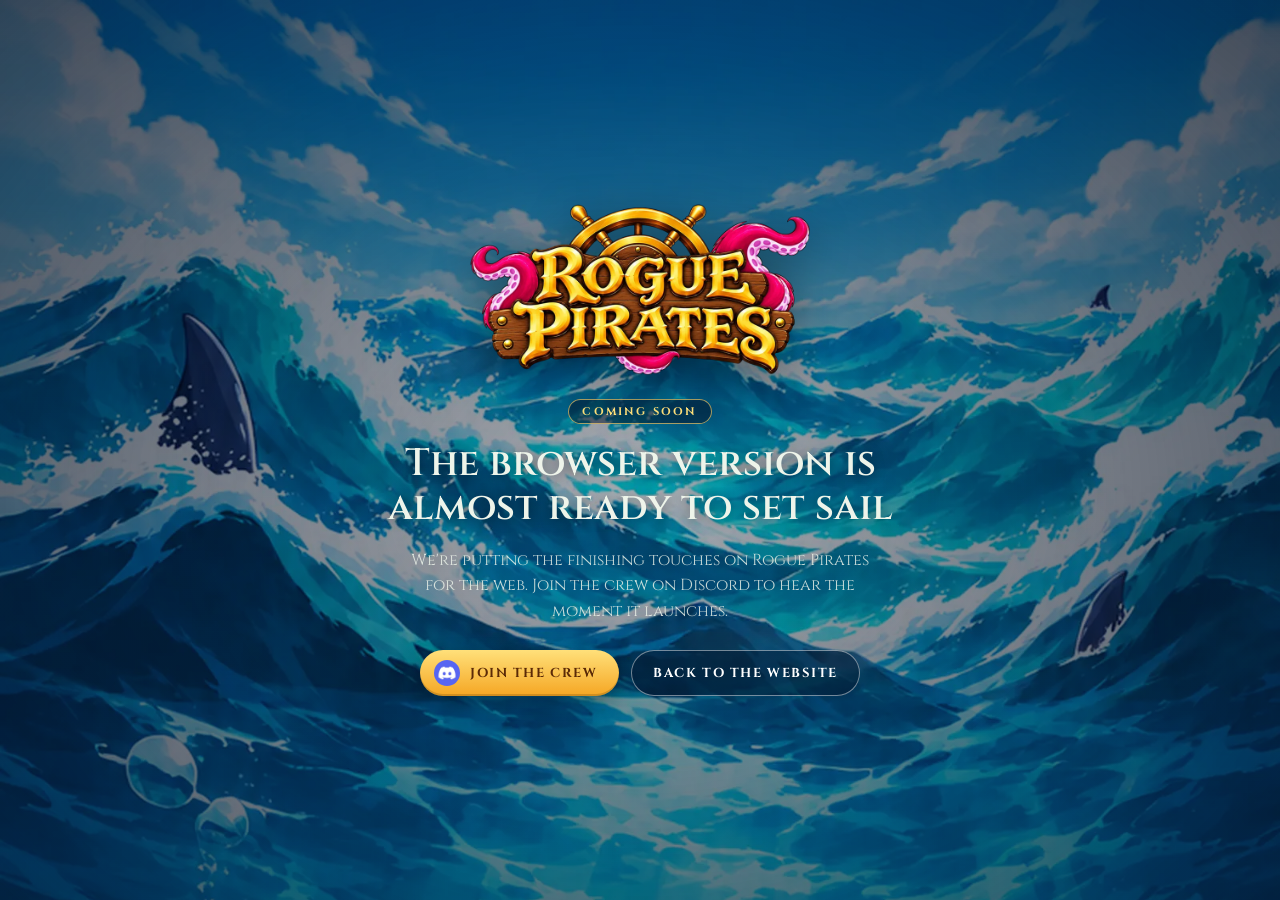
==== play/index.html @ 7ffb7039 "v2" ====
<!doctype html>
<!--
  Rogue Pirates — browser version (placeholder)
  ------------------------------------------------------------------------
  When the Unity WebGL build is ready, replace this folder's contents with
  the build output (index.html, Build/, TemplateData/), then set
  PLAY.live = true in /assets/js/main.js.
  vercel.json already sends the right headers for Brotli/Gzip-compressed
  Unity builds (Build/*.br, Build/*.gz).
-->
<html lang="en">
<head>
  <meta charset="utf-8">
  <meta name="viewport" content="width=device-width, initial-scale=1, viewport-fit=cover">
  <title>Play Rogue Pirates — Coming soon</title>
  <meta name="description" content="Rogue Pirates is coming to your browser. Join the crew on Discord to hear the moment it launches.">
  <meta name="theme-color" content="#0a3d7a">
  <meta property="og:title" content="Play Rogue Pirates in your browser">
  <meta property="og:description" content="The browser version is almost ready to set sail.">
  <meta property="og:image" content="/assets/og-image.jpg">
  <link rel="icon" type="image/png" sizes="32x32" href="/assets/icons/favicon-32.png">
  <link rel="apple-touch-icon" href="/assets/icons/apple-touch-icon.png">
  <link rel="preconnect" href="https://fonts.googleapis.com">
  <link rel="preconnect" href="https://fonts.gstatic.com" crossorigin>
  <link href="https://fonts.googleapis.com/css2?family=Cinzel:wght@400..700&display=swap" rel="stylesheet">
  <style>
    :root { --gold: #ffc53d; --gold-hi: #ffe07a; --brown: #5b2a07; --ink: #eef4ea; color-scheme: dark; }
    * { box-sizing: border-box; }
    html, body { height: 100%; }
    body {
      margin: 0;
      min-height: 100vh;
      min-height: 100svh;
      display: grid;
      place-items: center;
      padding: 24px 16px;
      font-family: "Cinzel", "Times New Roman", serif;
      color: var(--ink);
      background: #04244f url("/assets/img/bg/full-1600.webp") center top / cover no-repeat;
    }
    body::before {
      content: "";
      position: fixed;
      inset: 0;
      background: radial-gradient(ellipse at 50% 55%, rgb(3 14 32 / .35), rgb(3 14 32 / .75));
      pointer-events: none;
    }
    main {
      position: relative;
      width: min(560px, 100%);
      display: grid;
      justify-items: center;
      gap: 18px;
      text-align: center;
    }
    .logo { width: min(340px, 78vw); height: auto; filter: drop-shadow(0 8px 20px rgb(0 0 0 / .35)); }
    .badge {
      padding: 7px 14px;
      border-radius: 999px;
      box-shadow: inset 0 0 0 1px rgb(255 214 110 / .65);
      background: rgb(4 18 40 / .5);
      font: 700 11px/1 "Cinzel", serif;
      letter-spacing: .2em;
      text-transform: uppercase;
      color: var(--gold-hi);
    }
    h1 { margin: 0; font: 600 clamp(26px, 5vw, 38px)/1.15 "Cinzel", serif; text-wrap: balance; text-shadow: 0 2px 12px rgb(0 0 0 / .4); }
    p { margin: 0; font-size: 16px; line-height: 1.6; color: rgb(238 244 234 / .82); max-width: 460px; }
    .actions { display: flex; flex-wrap: wrap; justify-content: center; gap: 12px; margin-top: 8px; }
    .btn {
      display: inline-flex;
      align-items: center;
      gap: 10px;
      height: 46px;
      padding: 0 22px;
      border-radius: 999px;
      font: 700 13px/1 "Cinzel", serif;
      letter-spacing: .12em;
      text-transform: uppercase;
      text-decoration: none;
      transition: transform .2s, filter .2s, background-color .2s;
    }
    .btn:hover { transform: translateY(-1px); }
    .btn--gold { background: linear-gradient(180deg, var(--gold-hi), #f5a623); color: var(--brown); box-shadow: inset 0 -2px 0 rgb(0 0 0 / .15), 0 6px 18px rgb(0 0 0 / .3); }
    .btn--gold img { width: 26px; height: 26px; border-radius: 50%; margin-left: -8px; }
    .btn--ghost { color: #fff; box-shadow: inset 0 0 0 1px rgb(255 255 255 / .45); background: rgb(4 18 40 / .4); }
    .btn--ghost:hover { background: rgb(4 18 40 / .65); }
    a:focus-visible { outline: 2px solid var(--gold); outline-offset: 4px; }
  </style>
</head>
<body>
  <main>
    <a href="/" aria-label="Rogue Pirates home"><img class="logo" src="/assets/img/logo-800.webp" width="800" height="404" alt="Rogue Pirates"></a>
    <span class="badge">Coming soon</span>
    <h1>The browser version is almost ready to set sail</h1>
    <p>We're putting the finishing touches on Rogue Pirates for the web. Join the crew on Discord to hear the moment it launches.</p>
    <div class="actions">
      <a class="btn btn--gold" href="https://discord.gg/mU9ys5VQMY" target="_blank" rel="noopener">
        <img src="/assets/img/social-discord.webp" width="240" height="241" alt="">Join the crew
      </a>
      <a class="btn btn--ghost" href="/">Back to the website</a>
    </div>
  </main>
</body>
</html>
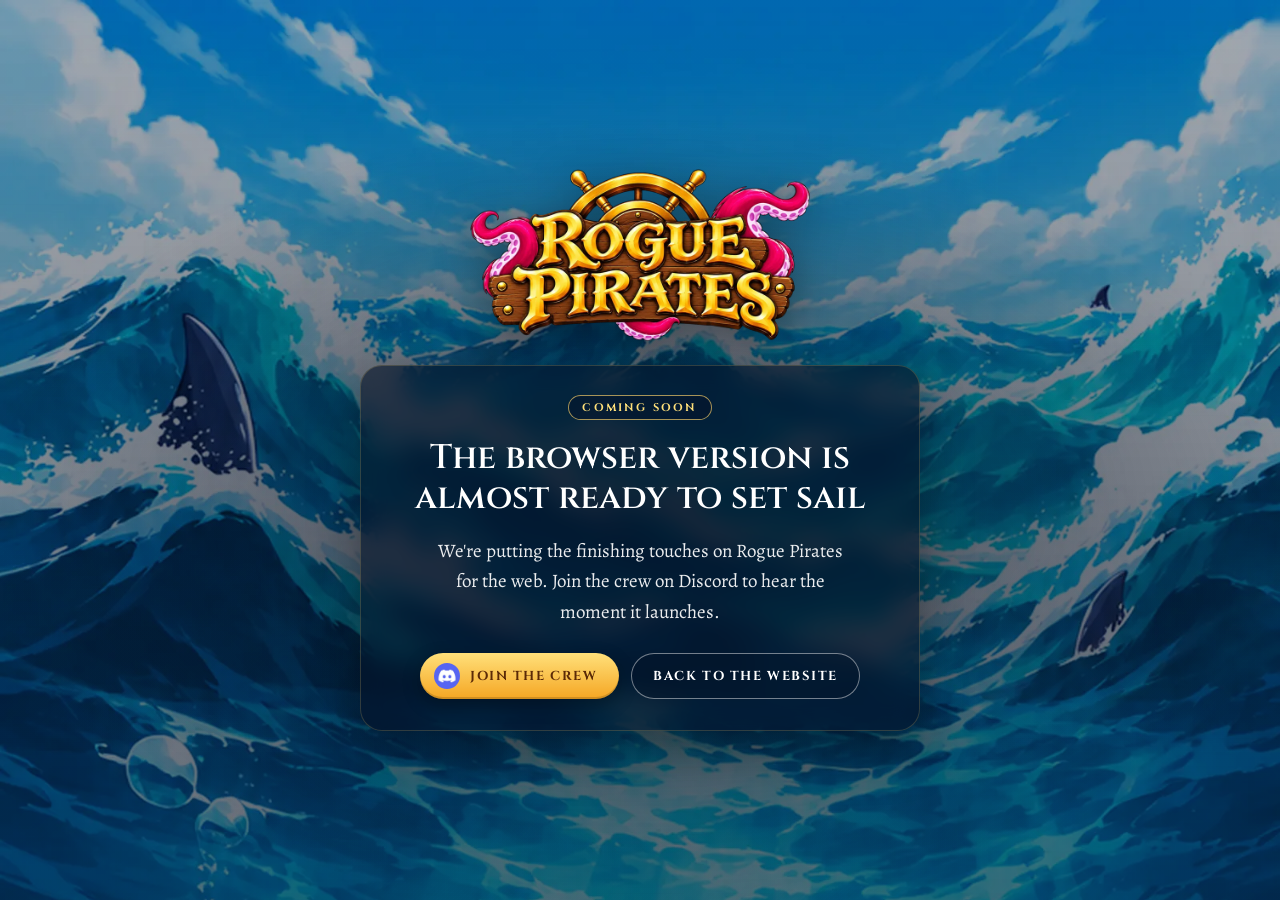
==== commit b949a8f6: "v3 optimization" ====
--- a/play/index.html
+++ b/play/index.html
@@ -20,10 +20,24 @@
   <meta property="og:image" content="/assets/og-image.jpg">
   <link rel="icon" type="image/png" sizes="32x32" href="/assets/icons/favicon-32.png">
   <link rel="apple-touch-icon" href="/assets/icons/apple-touch-icon.png">
-  <link rel="preconnect" href="https://fonts.googleapis.com">
-  <link rel="preconnect" href="https://fonts.gstatic.com" crossorigin>
-  <link href="https://fonts.googleapis.com/css2?family=Cinzel:wght@400..700&display=swap" rel="stylesheet">
+  <link rel="preload" href="/assets/fonts/cinzel-latin.woff2" as="font" type="font/woff2" crossorigin>
+  <link rel="preload" href="/assets/fonts/alegreya-latin.woff2" as="font" type="font/woff2" crossorigin>
   <style>
+    @font-face {
+      font-family: "Cinzel";
+      font-style: normal;
+      font-weight: 400 700;
+      font-display: swap;
+      src: url("/assets/fonts/cinzel-latin.woff2") format("woff2");
+    }
+    /* Alegreya for body copy: Cinzel's lowercase are small caps, which is hard to read in sentences */
+    @font-face {
+      font-family: "Alegreya";
+      font-style: normal;
+      font-weight: 400 500;
+      font-display: swap;
+      src: url("/assets/fonts/alegreya-latin.woff2") format("woff2");
+    }
     :root { --gold: #ffc53d; --gold-hi: #ffe07a; --brown: #5b2a07; --ink: #eef4ea; color-scheme: dark; }
     * { box-sizing: border-box; }
     html, body { height: 100%; }
@@ -42,7 +56,10 @@
       content: "";
       position: fixed;
       inset: 0;
-      background: radial-gradient(ellipse at 50% 55%, rgb(3 14 32 / .35), rgb(3 14 32 / .75));
+      /* calm the bright clouds and foam so the text has something steady to sit on */
+      background:
+        radial-gradient(ellipse 70% 60% at 50% 58%, rgb(3 14 32 / .55), transparent 75%),
+        linear-gradient(rgb(3 14 32 / .35), rgb(3 14 32 / .6));
       pointer-events: none;
     }
     main {
@@ -52,6 +69,18 @@
       justify-items: center;
       gap: 18px;
       text-align: center;
+    }
+    .panel {
+      display: grid;
+      justify-items: center;
+      gap: 18px;
+      width: 100%;
+      padding: 30px clamp(20px, 5vw, 40px) 32px;
+      border-radius: 22px;
+      background: rgb(4 18 40 / .62);
+      -webkit-backdrop-filter: blur(12px) saturate(1.1);
+              backdrop-filter: blur(12px) saturate(1.1);
+      box-shadow: inset 0 0 0 1px rgb(255 214 110 / .18), 0 20px 50px rgb(0 0 0 / .35);
     }
     .logo { width: min(340px, 78vw); height: auto; filter: drop-shadow(0 8px 20px rgb(0 0 0 / .35)); }
     .badge {
@@ -64,8 +93,14 @@
       text-transform: uppercase;
       color: var(--gold-hi);
     }
-    h1 { margin: 0; font: 600 clamp(26px, 5vw, 38px)/1.15 "Cinzel", serif; text-wrap: balance; text-shadow: 0 2px 12px rgb(0 0 0 / .4); }
-    p { margin: 0; font-size: 16px; line-height: 1.6; color: rgb(238 244 234 / .82); max-width: 460px; }
+    h1 { margin: 0; font: 600 clamp(24px, 4.6vw, 34px)/1.18 "Cinzel", serif; color: #fff; text-wrap: balance; }
+    p {
+      margin: 0;
+      max-width: 430px;
+      font: 400 clamp(17px, 2.4vw, 19px)/1.6 "Alegreya", Georgia, serif;
+      color: rgb(255 255 255 / .92);
+      text-wrap: pretty;
+    }
     .actions { display: flex; flex-wrap: wrap; justify-content: center; gap: 12px; margin-top: 8px; }
     .btn {
       display: inline-flex;
@@ -91,6 +126,7 @@
 <body>
   <main>
     <a href="/" aria-label="Rogue Pirates home"><img class="logo" src="/assets/img/logo-800.webp" width="800" height="404" alt="Rogue Pirates"></a>
+    <div class="panel">
     <span class="badge">Coming soon</span>
     <h1>The browser version is almost ready to set sail</h1>
     <p>We're putting the finishing touches on Rogue Pirates for the web. Join the crew on Discord to hear the moment it launches.</p>
@@ -100,6 +136,7 @@
       </a>
       <a class="btn btn--ghost" href="/">Back to the website</a>
     </div>
+    </div>
   </main>
 </body>
 </html>
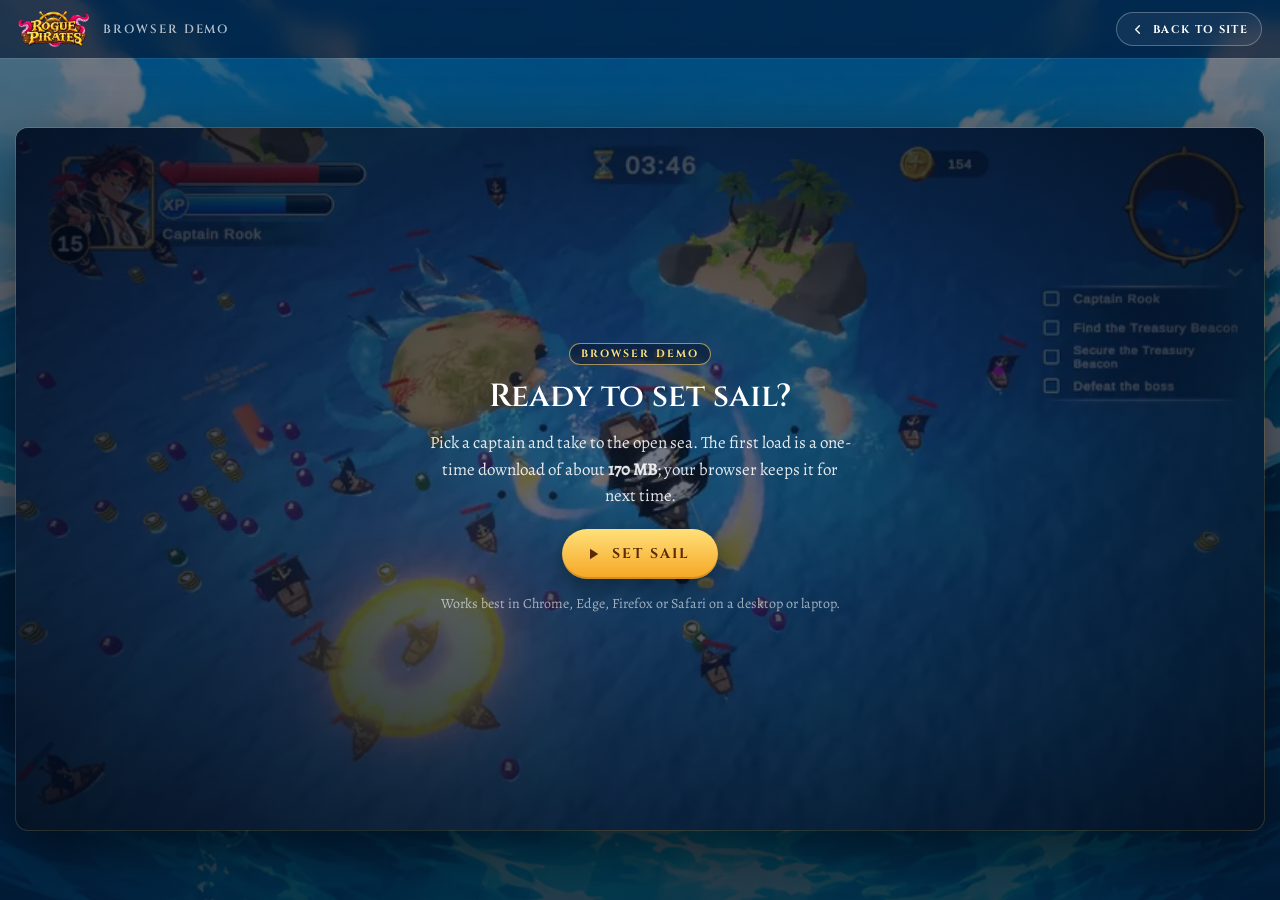
==== commit 6d52ab8e: "v4 added game files" ====
--- a/play/index.html
+++ b/play/index.html
@@ -1,142 +1,379 @@
 <!doctype html>
 <!--
-  Rogue Pirates — browser version (placeholder)
+  Rogue Pirates — browser version (Unity WebGL player)
   ------------------------------------------------------------------------
-  When the Unity WebGL build is ready, replace this folder's contents with
-  the build output (index.html, Build/, TemplateData/), then set
-  PLAY.live = true in /assets/js/main.js.
-  vercel.json already sends the right headers for Brotli/Gzip-compressed
-  Unity builds (Build/*.br, Build/*.gz).
+  To ship a new Unity build: put the new files in the build folder and update
+  BUILD below (folder URL + file name). The build folder can live on this site
+  (/play/Build) or on a CDN / object storage — BUILD.url can be a full https:// URL.
+  The page replaces Unity's default template; nothing from TemplateData/ is needed.
 -->
 <html lang="en">
 <head>
   <meta charset="utf-8">
   <meta name="viewport" content="width=device-width, initial-scale=1, viewport-fit=cover">
-  <title>Play Rogue Pirates — Coming soon</title>
-  <meta name="description" content="Rogue Pirates is coming to your browser. Join the crew on Discord to hear the moment it launches.">
-  <meta name="theme-color" content="#0a3d7a">
+  <title>Play Rogue Pirates in your browser</title>
+  <meta name="description" content="Play the Rogue Pirates demo right in your browser. Pick a captain and take to the open sea.">
+  <meta name="theme-color" content="#04244f">
   <meta property="og:title" content="Play Rogue Pirates in your browser">
-  <meta property="og:description" content="The browser version is almost ready to set sail.">
+  <meta property="og:description" content="Pick a captain and take to the open sea — no install needed.">
   <meta property="og:image" content="/assets/og-image.jpg">
   <link rel="icon" type="image/png" sizes="32x32" href="/assets/icons/favicon-32.png">
   <link rel="apple-touch-icon" href="/assets/icons/apple-touch-icon.png">
   <link rel="preload" href="/assets/fonts/cinzel-latin.woff2" as="font" type="font/woff2" crossorigin>
   <link rel="preload" href="/assets/fonts/alegreya-latin.woff2" as="font" type="font/woff2" crossorigin>
   <style>
-    @font-face {
-      font-family: "Cinzel";
-      font-style: normal;
-      font-weight: 400 700;
-      font-display: swap;
-      src: url("/assets/fonts/cinzel-latin.woff2") format("woff2");
-    }
-    /* Alegreya for body copy: Cinzel's lowercase are small caps, which is hard to read in sentences */
-    @font-face {
-      font-family: "Alegreya";
-      font-style: normal;
-      font-weight: 400 500;
-      font-display: swap;
-      src: url("/assets/fonts/alegreya-latin.woff2") format("woff2");
-    }
-    :root { --gold: #ffc53d; --gold-hi: #ffe07a; --brown: #5b2a07; --ink: #eef4ea; color-scheme: dark; }
+    @font-face { font-family: "Cinzel"; font-weight: 400 700; font-display: swap; src: url("/assets/fonts/cinzel-latin.woff2") format("woff2"); }
+    @font-face { font-family: "Alegreya"; font-weight: 400 500; font-display: swap; src: url("/assets/fonts/alegreya-latin.woff2") format("woff2"); }
+    :root {
+      --gold: #ffc53d; --gold-hi: #ffe07a; --brown: #5b2a07; --ink: #eef4ea;
+      --bar-h: 58px;
+      color-scheme: dark;
+    }
     * { box-sizing: border-box; }
-    html, body { height: 100%; }
+    html, body { height: 100%; margin: 0; }
     body {
-      margin: 0;
+      display: flex;
+      flex-direction: column;
       min-height: 100vh;
       min-height: 100svh;
-      display: grid;
-      place-items: center;
-      padding: 24px 16px;
+      background: #04244f url("/assets/img/bg/full-1600.webp") center top / cover no-repeat;
+      color: var(--ink);
       font-family: "Cinzel", "Times New Roman", serif;
-      color: var(--ink);
-      background: #04244f url("/assets/img/bg/full-1600.webp") center top / cover no-repeat;
+      overflow: hidden;
     }
     body::before {
       content: "";
       position: fixed;
       inset: 0;
-      /* calm the bright clouds and foam so the text has something steady to sit on */
+      background: linear-gradient(rgb(3 14 32 / .55), rgb(3 14 32 / .8));
+      pointer-events: none;
+    }
+
+    /* ---------- top bar ---------- */
+    .bar {
+      position: relative;
+      z-index: 2;
+      flex: none;
+      height: var(--bar-h);
+      display: flex;
+      align-items: center;
+      gap: 14px;
+      padding: 0 18px;
+      background: rgb(3 18 42 / .6);
+      -webkit-backdrop-filter: blur(10px);
+              backdrop-filter: blur(10px);
+      box-shadow: 0 1px 0 rgb(255 255 255 / .07);
+    }
+    .bar__brand img { display: block; height: 36px; width: auto; }
+    .bar__title {
+      font: 600 12px/1 "Cinzel", serif;
+      letter-spacing: .16em;
+      text-transform: uppercase;
+      color: rgb(255 255 255 / .7);
+    }
+    .bar__spacer { flex: 1; }
+    .chip {
+      display: inline-flex;
+      align-items: center;
+      gap: 8px;
+      height: 34px;
+      padding: 0 14px;
+      border: 0;
+      border-radius: 999px;
+      background: rgb(255 255 255 / .06);
+      box-shadow: inset 0 0 0 1px rgb(255 255 255 / .28);
+      color: #fff;
+      font: 700 11px/1 "Cinzel", serif;
+      letter-spacing: .12em;
+      text-transform: uppercase;
+      text-decoration: none;
+      cursor: pointer;
+      transition: background-color .2s, box-shadow .2s, color .2s;
+    }
+    .chip:hover { background: rgb(255 255 255 / .12); box-shadow: inset 0 0 0 1px rgb(255 214 110 / .7); color: var(--gold-hi); }
+    .chip svg { width: 15px; height: 15px; fill: none; stroke: currentColor; stroke-width: 2; stroke-linecap: round; stroke-linejoin: round; }
+    .chip[hidden] { display: none; }
+
+    /* ---------- game area ---------- */
+    .stage {
+      position: relative;
+      z-index: 1;
+      flex: 1;
+      display: grid;
+      place-items: center;
+      padding: 16px;
+      min-height: 0;
+    }
+    .frame {
+      position: relative;
+      width: min(100%, calc((100vh - var(--bar-h) - 32px) * 16 / 9));
+      width: min(100%, calc((100svh - var(--bar-h) - 32px) * 16 / 9));
+      aspect-ratio: 16 / 9;
+      border-radius: 12px;
+      overflow: hidden;
+      background: #020b18;
+      box-shadow: 0 20px 60px rgb(0 0 0 / .5), 0 0 0 1px rgb(255 214 110 / .22);
+    }
+    #unity-canvas { display: block; width: 100%; height: 100%; background: #020b18; outline: none; }
+
+    /* ---------- overlays (start / loading / error) ---------- */
+    .overlay {
+      position: absolute;
+      inset: 0;
+      display: grid;
+      place-items: center;
+      padding: 24px;
+      text-align: center;
       background:
-        radial-gradient(ellipse 70% 60% at 50% 58%, rgb(3 14 32 / .55), transparent 75%),
-        linear-gradient(rgb(3 14 32 / .35), rgb(3 14 32 / .6));
-      pointer-events: none;
-    }
-    main {
-      position: relative;
-      width: min(560px, 100%);
-      display: grid;
-      justify-items: center;
-      gap: 18px;
-      text-align: center;
-    }
-    .panel {
-      display: grid;
-      justify-items: center;
-      gap: 18px;
-      width: 100%;
-      padding: 30px clamp(20px, 5vw, 40px) 32px;
-      border-radius: 22px;
-      background: rgb(4 18 40 / .62);
-      -webkit-backdrop-filter: blur(12px) saturate(1.1);
-              backdrop-filter: blur(12px) saturate(1.1);
-      box-shadow: inset 0 0 0 1px rgb(255 214 110 / .18), 0 20px 50px rgb(0 0 0 / .35);
-    }
-    .logo { width: min(340px, 78vw); height: auto; filter: drop-shadow(0 8px 20px rgb(0 0 0 / .35)); }
+        radial-gradient(ellipse at 50% 45%, rgb(4 18 40 / .55), rgb(2 10 24 / .92)),
+        url("/assets/img/gameplay/01-800.webp") center / cover;
+      transition: opacity .5s ease;
+    }
+    .overlay[hidden] { display: none; }
+    .overlay.is-fading { opacity: 0; pointer-events: none; }
+    .panel { display: grid; justify-items: center; gap: 14px; max-width: 440px; }
+    .panel h1, .panel h2 { margin: 0; font: 600 clamp(22px, 3.2vw, 32px)/1.15 "Cinzel", serif; color: #fff; text-wrap: balance; }
+    .panel p { margin: 0; font: 400 clamp(15px, 1.6vw, 17px)/1.55 "Alegreya", Georgia, serif; color: rgb(255 255 255 / .88); text-wrap: pretty; }
+    .panel .fine { font-size: 14px; color: rgb(255 255 255 / .6); }
     .badge {
-      padding: 7px 14px;
+      padding: 6px 12px;
       border-radius: 999px;
-      box-shadow: inset 0 0 0 1px rgb(255 214 110 / .65);
+      box-shadow: inset 0 0 0 1px rgb(255 214 110 / .6);
       background: rgb(4 18 40 / .5);
-      font: 700 11px/1 "Cinzel", serif;
+      font: 700 10.5px/1 "Cinzel", serif;
       letter-spacing: .2em;
       text-transform: uppercase;
       color: var(--gold-hi);
     }
-    h1 { margin: 0; font: 600 clamp(24px, 4.6vw, 34px)/1.18 "Cinzel", serif; color: #fff; text-wrap: balance; }
-    p {
-      margin: 0;
-      max-width: 430px;
-      font: 400 clamp(17px, 2.4vw, 19px)/1.6 "Alegreya", Georgia, serif;
-      color: rgb(255 255 255 / .92);
-      text-wrap: pretty;
-    }
-    .actions { display: flex; flex-wrap: wrap; justify-content: center; gap: 12px; margin-top: 8px; }
     .btn {
       display: inline-flex;
       align-items: center;
       gap: 10px;
-      height: 46px;
-      padding: 0 22px;
+      height: 50px;
+      margin-top: 6px;
+      padding: 0 28px 0 22px;
+      border: 0;
       border-radius: 999px;
-      font: 700 13px/1 "Cinzel", serif;
-      letter-spacing: .12em;
+      background: linear-gradient(180deg, var(--gold-hi), #f5a623);
+      color: var(--brown);
+      font: 700 14px/1 "Cinzel", serif;
+      letter-spacing: .14em;
       text-transform: uppercase;
-      text-decoration: none;
-      transition: transform .2s, filter .2s, background-color .2s;
-    }
-    .btn:hover { transform: translateY(-1px); }
-    .btn--gold { background: linear-gradient(180deg, var(--gold-hi), #f5a623); color: var(--brown); box-shadow: inset 0 -2px 0 rgb(0 0 0 / .15), 0 6px 18px rgb(0 0 0 / .3); }
-    .btn--gold img { width: 26px; height: 26px; border-radius: 50%; margin-left: -8px; }
-    .btn--ghost { color: #fff; box-shadow: inset 0 0 0 1px rgb(255 255 255 / .45); background: rgb(4 18 40 / .4); }
-    .btn--ghost:hover { background: rgb(4 18 40 / .65); }
-    a:focus-visible { outline: 2px solid var(--gold); outline-offset: 4px; }
+      cursor: pointer;
+      box-shadow: inset 0 -2px 0 rgb(0 0 0 / .15), 0 8px 22px rgb(0 0 0 / .35);
+      transition: transform .2s, filter .2s;
+    }
+    .btn svg { width: 18px; height: 18px; fill: currentColor; }
+    .btn:hover { transform: translateY(-1px); filter: brightness(1.06); }
+    .btn:active { transform: scale(.97); }
+    .notice {
+      padding: 10px 14px;
+      border-radius: 10px;
+      background: rgb(255 197 61 / .12);
+      box-shadow: inset 0 0 0 1px rgb(255 197 61 / .35);
+      font: 400 15px/1.45 "Alegreya", Georgia, serif;
+      color: #ffe9b5;
+    }
+    .notice[hidden] { display: none; }
+
+    .progress { width: min(360px, 80%); height: 12px; border-radius: 999px; background: rgb(255 255 255 / .12); box-shadow: inset 0 0 0 1px rgb(255 214 110 / .25); overflow: hidden; }
+    .progress__fill {
+      width: 0%;
+      height: 100%;
+      border-radius: inherit;
+      background: linear-gradient(90deg, #f5a623, var(--gold-hi));
+      box-shadow: 0 0 12px rgb(255 197 61 / .6);
+      transition: width .3s ease;
+    }
+    .progress__label { font: 600 13px/1 "Cinzel", serif; letter-spacing: .12em; color: rgb(255 255 255 / .75); font-variant-numeric: tabular-nums; }
+    .wheel { width: 54px; height: 54px; animation: spin 6s linear infinite; opacity: .9; }
+    @keyframes spin { to { transform: rotate(360deg); } }
+
+    a:focus-visible, button:focus-visible { outline: 2px solid var(--gold); outline-offset: 3px; }
+
+    /* ---------- phones: the game takes the whole screen under the bar ---------- */
+    @media (max-width: 700px), (max-height: 500px) {
+      :root { --bar-h: 50px; }
+      .bar { padding: 0 10px; gap: 8px; }
+      .bar__title { display: none; }
+      .bar__brand img { height: 30px; }
+      .stage { padding: 0; }
+      .frame { width: 100%; height: 100%; aspect-ratio: auto; border-radius: 0; box-shadow: none; }
+    }
+    @media (prefers-reduced-motion: reduce) { .wheel { animation: none; } }
   </style>
 </head>
 <body>
-  <main>
-    <a href="/" aria-label="Rogue Pirates home"><img class="logo" src="/assets/img/logo-800.webp" width="800" height="404" alt="Rogue Pirates"></a>
-    <div class="panel">
-    <span class="badge">Coming soon</span>
-    <h1>The browser version is almost ready to set sail</h1>
-    <p>We're putting the finishing touches on Rogue Pirates for the web. Join the crew on Discord to hear the moment it launches.</p>
-    <div class="actions">
-      <a class="btn btn--gold" href="https://discord.gg/mU9ys5VQMY" target="_blank" rel="noopener">
-        <img src="/assets/img/social-discord.webp" width="240" height="241" alt="">Join the crew
-      </a>
-      <a class="btn btn--ghost" href="/">Back to the website</a>
-    </div>
+  <header class="bar">
+    <a class="bar__brand" href="/" aria-label="Rogue Pirates home"><img src="/assets/img/logo-800.webp" width="800" height="404" alt=""></a>
+    <span class="bar__title">Browser demo</span>
+    <span class="bar__spacer"></span>
+    <button class="chip" id="fullscreen" type="button" hidden>
+      <svg viewBox="0 0 24 24" aria-hidden="true"><path d="M4 9V4h5M15 4h5v5M20 15v5h-5M9 20H4v-5"/></svg>
+      Full screen
+    </button>
+    <a class="chip" href="/">
+      <svg viewBox="0 0 24 24" aria-hidden="true"><path d="M15 18l-6-6 6-6"/></svg>
+      Back to site
+    </a>
+  </header>
+
+  <main class="stage">
+    <div class="frame">
+      <canvas id="unity-canvas" tabindex="-1" aria-label="Rogue Pirates game"></canvas>
+
+      <!-- start -->
+      <div class="overlay" id="start">
+        <div class="panel">
+          <span class="badge">Browser demo</span>
+          <h1>Ready to set sail?</h1>
+          <p>Pick a captain and take to the open sea. The first load is a one-time download of about <strong id="size">170&nbsp;MB</strong>; your browser keeps it for next time.</p>
+          <p class="notice" id="mobile-notice" hidden>Heads up: this demo is built for computers. On a phone it's a big download and may not run smoothly.</p>
+          <button class="btn" id="start-btn" type="button">
+            <svg viewBox="0 0 24 24" aria-hidden="true"><path d="M8 5l11 7-11 7z"/></svg>
+            <span id="start-label">Set sail</span>
+          </button>
+          <p class="fine">Works best in Chrome, Edge, Firefox or Safari on a desktop or laptop.</p>
+        </div>
+      </div>
+
+      <!-- loading -->
+      <div class="overlay" id="loading" hidden>
+        <div class="panel">
+          <svg class="wheel" viewBox="0 0 64 64" aria-hidden="true" fill="none" stroke="#ffd35a" stroke-width="4" stroke-linecap="round">
+            <circle cx="32" cy="32" r="16"/><circle cx="32" cy="32" r="5" fill="#ffd35a" stroke="none"/>
+            <path d="M32 4v12M32 48v12M4 32h12M48 32h12M12.2 12.2l8.5 8.5M43.3 43.3l8.5 8.5M12.2 51.8l8.5-8.5M43.3 20.7l8.5-8.5"/>
+          </svg>
+          <h2 id="loading-title">Hoisting the sails…</h2>
+          <div class="progress" role="progressbar" aria-labelledby="loading-title" aria-valuemin="0" aria-valuemax="100" aria-valuenow="0">
+            <div class="progress__fill" id="progress-fill"></div>
+          </div>
+          <span class="progress__label" id="progress-label">0%</span>
+          <p class="fine" id="loading-hint">First visit? This can take a minute on slower connections.</p>
+        </div>
+      </div>
+
+      <!-- error -->
+      <div class="overlay" id="error" hidden>
+        <div class="panel">
+          <span class="badge">Man overboard</span>
+          <h2>The game couldn't load</h2>
+          <p id="error-text">Something went wrong while loading the game.</p>
+          <button class="btn" type="button" onclick="location.reload()">Try again</button>
+          <p class="fine">Still stuck? Let us know on <a href="https://discord.gg/mU9ys5VQMY" target="_blank" rel="noopener" style="color: var(--gold-hi)">Discord</a>.</p>
+        </div>
+      </div>
     </div>
   </main>
+
+  <script>
+    /* ------------------------------ BUILD ------------------------------
+       url:  folder that holds the Unity build files. The live site loads them from
+             Cloudflare R2 (uploaded with tools/upload-game-build.mjs); local testing
+             uses the git-ignored play/Build folder.
+       name: the build's file-name prefix (V4WebGLDemo.loader.js, …).
+       ext:  ".unityweb" when "Decompression Fallback" is on (it is for this build).
+       downloadMB: shown to players before they start.                        */
+    var GAME_CDN = "https://rogue-pirates.x2c.fun/Build";
+    // local testing uses play/Build; add ?cdn to test the live bucket from localhost
+    var useLocal = /^(localhost|127\.0\.0\.1)$/.test(location.hostname) && !/[?&]cdn\b/.test(location.search);
+    var BUILD = {
+      url: useLocal ? "Build" : GAME_CDN,
+      name: "V4WebGLDemo",
+      ext: ".unityweb",
+      downloadMB: 170,
+      companyName: "DefaultCompany",   // keep in sync with Unity Player Settings —
+      productName: "Pirate Game",      // they decide where save data lives in the browser
+      productVersion: "0.1.0"
+    };
+
+    (function () {
+      var $ = function (id) { return document.getElementById(id); };
+      var canvas = $("unity-canvas");
+      var isMobile = /iPhone|iPad|iPod|Android/i.test(navigator.userAgent) ||
+        (navigator.platform === "MacIntel" && navigator.maxTouchPoints > 1);
+
+      $("size").textContent = BUILD.downloadMB + " MB";
+      if (isMobile) {
+        $("mobile-notice").hidden = false;
+        $("start-label").textContent = "Play anyway";
+      }
+
+      function show(id) {
+        ["start", "loading", "error"].forEach(function (o) { $(o).hidden = o !== id; });
+      }
+      function fail(message) {
+        var raw = String(message || "");
+        if (raw) console.error("[Rogue Pirates] load failed:", raw);
+        // Browsers hide the details of cross-origin failures ("Script error.", "Failed to fetch"),
+        // so give players something useful instead.
+        if (!raw || /script error|failed to fetch|networkerror|load failed|err_failed/i.test(raw)) {
+          raw = "We couldn't reach the game files. Check your connection and try again.";
+        }
+        $("error-text").textContent = raw;
+        show("error");
+      }
+
+      function hasWebGL() {
+        try {
+          var c = document.createElement("canvas");
+          return !!(c.getContext("webgl2") || c.getContext("webgl"));
+        } catch (e) { return false; }
+      }
+
+      function start() {
+        if (!hasWebGL()) {
+          fail("Your browser or device doesn't support WebGL, which the game needs. Try the latest Chrome, Edge, Firefox or Safari on a computer.");
+          return;
+        }
+        show("loading");
+        var base = BUILD.url.replace(/\/$/, "") + "/" + BUILD.name;
+        var config = {
+          dataUrl: base + ".data" + BUILD.ext,
+          frameworkUrl: base + ".framework.js" + BUILD.ext,
+          codeUrl: base + ".wasm" + BUILD.ext,
+          streamingAssetsUrl: "StreamingAssets",
+          companyName: BUILD.companyName,
+          productName: BUILD.productName,
+          productVersion: BUILD.productVersion,
+          showBanner: function (msg, type) { if (type === "error") fail(msg); else console.warn("[Unity]", msg); }
+        };
+        if (isMobile) config.devicePixelRatio = 1; // keeps phones from rendering at 3x
+
+        var script = document.createElement("script");
+        script.src = base + ".loader.js";
+        script.onerror = function () {
+          fail("We couldn't reach the game files. Check your connection and try again.");
+        };
+        script.onload = function () {
+          createUnityInstance(canvas, config, function (progress) {
+            var pct = Math.round(progress * 100);
+            $("progress-fill").style.width = pct + "%";
+            $("progress-label").textContent = pct + "%";
+            document.querySelector(".progress").setAttribute("aria-valuenow", String(pct));
+            if (progress >= 0.9) {
+              $("loading-title").textContent = "Readying the cannons…";
+              $("loading-hint").textContent = "Almost there.";
+            }
+          }).then(function (instance) {
+            var loading = $("loading");
+            loading.classList.add("is-fading");
+            setTimeout(function () { loading.hidden = true; }, 500);
+            canvas.focus();
+            var fs = $("fullscreen");
+            fs.hidden = false;
+            fs.onclick = function () { instance.SetFullscreen(1); };
+          }).catch(function (message) {
+            fail(String(message || "Something went wrong while starting the game."));
+          });
+        };
+        document.body.appendChild(script);
+      }
+
+      $("start-btn").addEventListener("click", start);
+      // deep link: /play/?autostart skips the start screen (desktop only)
+      if (!isMobile && /[?&]autostart\b/.test(location.search)) start();
+    })();
+  </script>
 </body>
 </html>
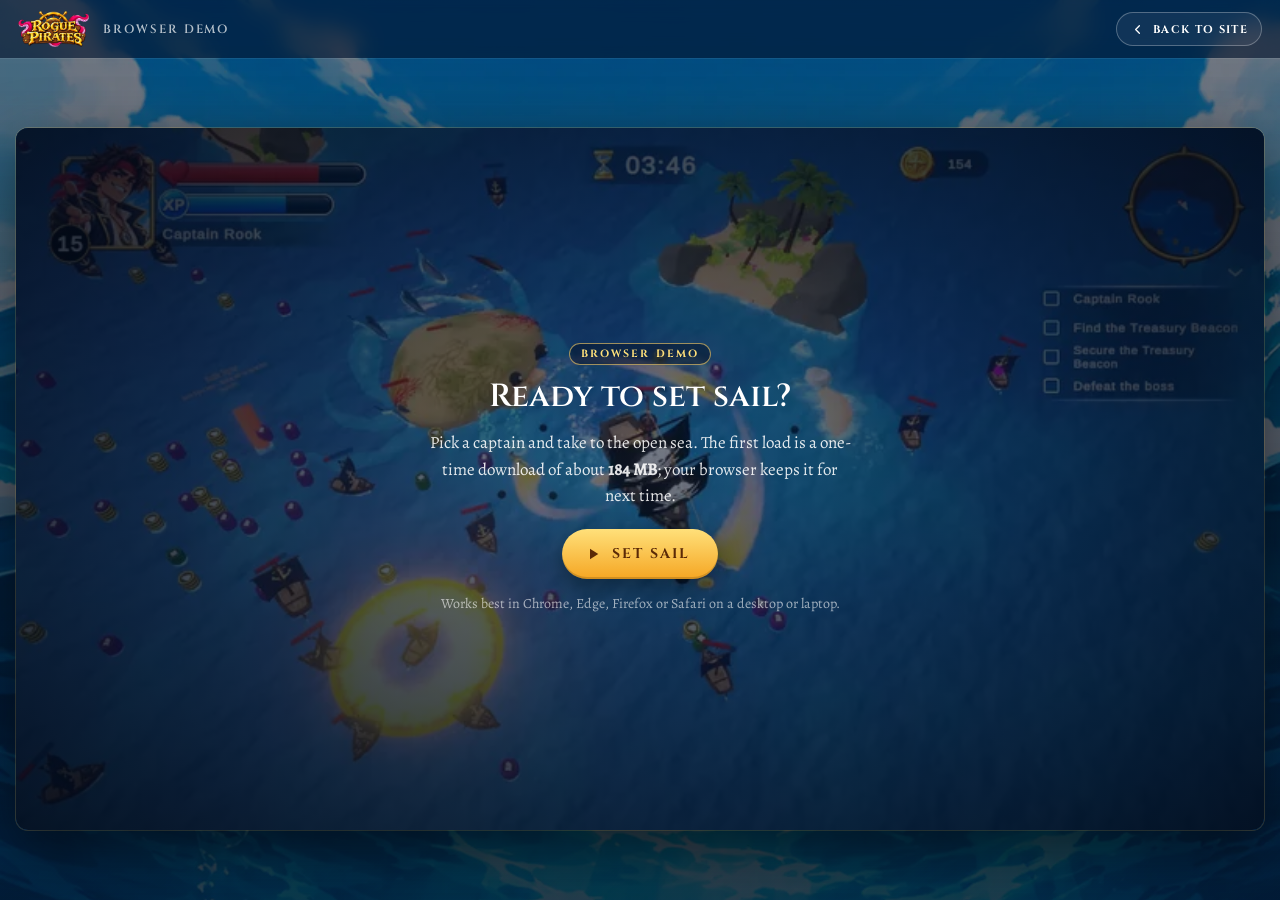
==== commit 1e7704e3: "Update browser demo to the new WebGL build Point the /play player at the new build's WebGL.* files (" ====
--- a/play/index.html
+++ b/play/index.html
@@ -227,7 +227,7 @@
         <div class="panel">
           <span class="badge">Browser demo</span>
           <h1>Ready to set sail?</h1>
-          <p>Pick a captain and take to the open sea. The first load is a one-time download of about <strong id="size">170&nbsp;MB</strong>; your browser keeps it for next time.</p>
+          <p>Pick a captain and take to the open sea. The first load is a one-time download of about <strong id="size">184&nbsp;MB</strong>; your browser keeps it for next time.</p>
           <p class="notice" id="mobile-notice" hidden>Heads up: this demo is built for computers. On a phone it's a big download and may not run smoothly.</p>
           <button class="btn" id="start-btn" type="button">
             <svg viewBox="0 0 24 24" aria-hidden="true"><path d="M8 5l11 7-11 7z"/></svg>
@@ -271,7 +271,7 @@
        url:  folder that holds the Unity build files. The live site loads them from
              Cloudflare R2 (uploaded with tools/upload-game-build.mjs); local testing
              uses the git-ignored play/Build folder.
-       name: the build's file-name prefix (V4WebGLDemo.loader.js, …).
+       name: the build's file-name prefix (WebGL.loader.js, …).
        ext:  ".unityweb" when "Decompression Fallback" is on (it is for this build).
        downloadMB: shown to players before they start.                        */
     var GAME_CDN = "https://rogue-pirates.x2c.fun/Build";
@@ -279,11 +279,11 @@
     var useLocal = /^(localhost|127\.0\.0\.1)$/.test(location.hostname) && !/[?&]cdn\b/.test(location.search);
     var BUILD = {
       url: useLocal ? "Build" : GAME_CDN,
-      name: "V4WebGLDemo",
+      name: "WebGL",
       ext: ".unityweb",
-      downloadMB: 170,
+      downloadMB: 184,
       companyName: "DefaultCompany",   // keep in sync with Unity Player Settings —
-      productName: "Pirate Game",      // they decide where save data lives in the browser
+      productName: "Rogue Pirates",    // they decide where save data lives in the browser
       productVersion: "0.1.0"
     };
 
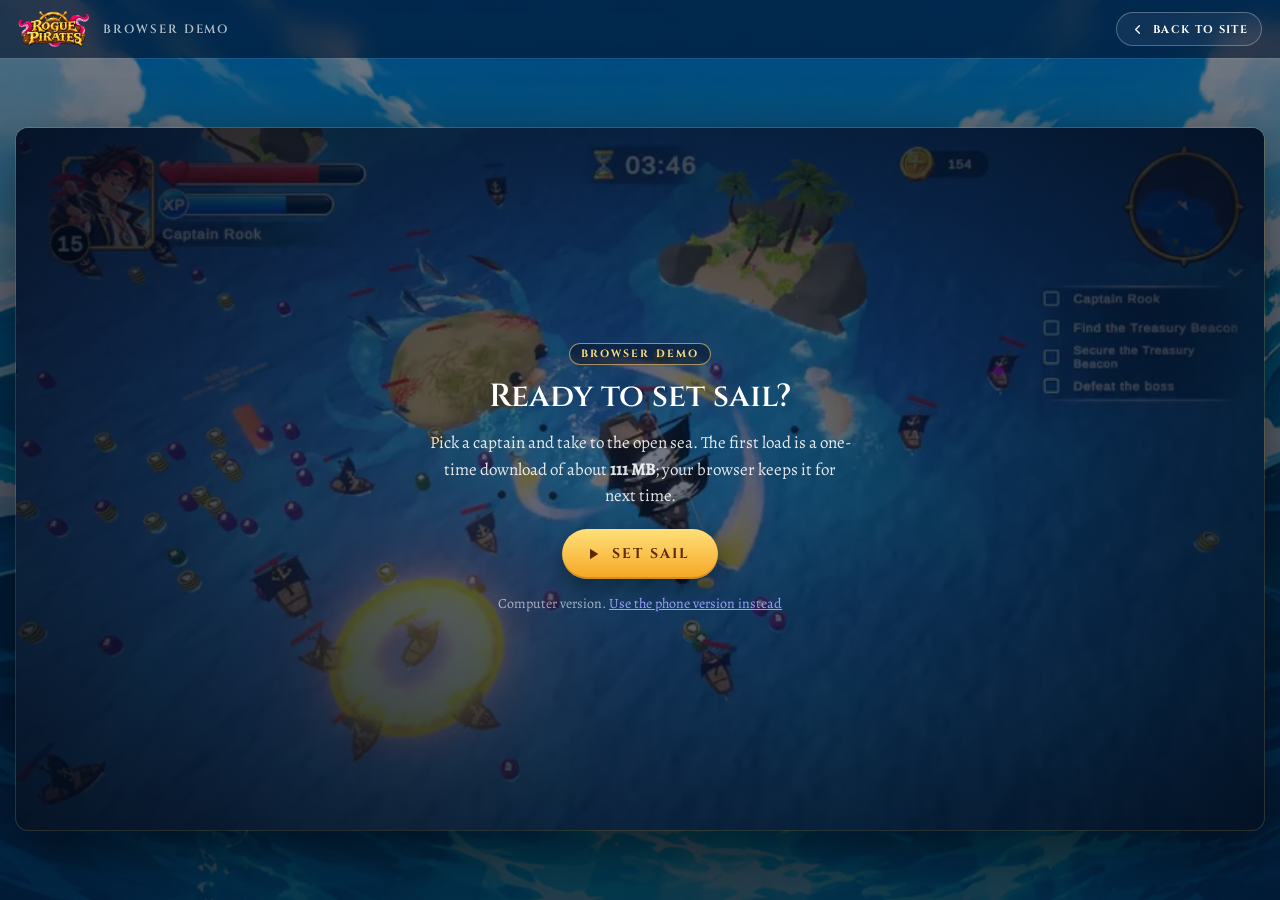
==== commit c51581cd: "Ship the 2026-10-02 release: desktop + mobile web builds and Android APK - /play now picks the right" ====
--- a/play/index.html
+++ b/play/index.html
@@ -200,7 +200,28 @@
       .stage { padding: 0; }
       .frame { width: 100%; height: 100%; aspect-ratio: auto; border-radius: 0; box-shadow: none; }
     }
-    @media (prefers-reduced-motion: reduce) { .wheel { animation: none; } }
+    .overlay { overflow-y: auto; }
+    .overlay--rotate { background: rgb(2 10 24 / .94); z-index: 3; }
+    .phone-turn { width: 64px; height: 64px; animation: turn 2.4s ease-in-out infinite; transform-origin: 50% 45%; }
+    @keyframes turn { 0%, 25% { transform: rotate(0); } 55%, 100% { transform: rotate(-90deg); } }
+
+    /* short screens (phones in landscape): slim bar, icon-only buttons, tighter start screen */
+    @media (max-height: 500px) {
+      :root { --bar-h: 40px; }
+      .bar__brand img { height: 26px; }
+      .chip { height: 30px; padding: 0 9px; }
+      .chip__label { display: none; }
+      .overlay { padding: 12px 20px; }
+      .panel { gap: 8px; max-width: 560px; }
+      .panel .badge { display: none; }
+      .panel h1, .panel h2 { font-size: 20px; }
+      .panel p { font-size: 14px; line-height: 1.4; }
+      .panel .fine { font-size: 12.5px; }
+      .notice { padding: 6px 10px; font-size: 13.5px; }
+      .btn { height: 42px; margin-top: 2px; }
+      .wheel { width: 40px; height: 40px; }
+    }
+    @media (prefers-reduced-motion: reduce) { .wheel, .phone-turn { animation: none; } }
   </style>
 </head>
 <body>
@@ -208,13 +229,13 @@
     <a class="bar__brand" href="/" aria-label="Rogue Pirates home"><img src="/assets/img/logo-800.webp" width="800" height="404" alt=""></a>
     <span class="bar__title">Browser demo</span>
     <span class="bar__spacer"></span>
-    <button class="chip" id="fullscreen" type="button" hidden>
+    <button class="chip" id="fullscreen" type="button" aria-label="Full screen" hidden>
       <svg viewBox="0 0 24 24" aria-hidden="true"><path d="M4 9V4h5M15 4h5v5M20 15v5h-5M9 20H4v-5"/></svg>
-      Full screen
+      <span class="chip__label">Full screen</span>
     </button>
-    <a class="chip" href="/">
+    <a class="chip" href="/" aria-label="Back to site">
       <svg viewBox="0 0 24 24" aria-hidden="true"><path d="M15 18l-6-6 6-6"/></svg>
-      Back to site
+      <span class="chip__label">Back to site</span>
     </a>
   </header>
 
@@ -227,13 +248,14 @@
         <div class="panel">
           <span class="badge">Browser demo</span>
           <h1>Ready to set sail?</h1>
-          <p>Pick a captain and take to the open sea. The first load is a one-time download of about <strong id="size">184&nbsp;MB</strong>; your browser keeps it for next time.</p>
-          <p class="notice" id="mobile-notice" hidden>Heads up: this demo is built for computers. On a phone it's a big download and may not run smoothly.</p>
+          <p>Pick a captain and take to the open sea. The first load is a one-time download of about <strong id="size">111&nbsp;MB</strong>; your browser keeps it for next time.</p>
+          <p class="notice" id="mobile-notice" hidden>You're getting the phone version. It runs best on a recent phone, and Wi-Fi is recommended for the first download.</p>
           <button class="btn" id="start-btn" type="button">
             <svg viewBox="0 0 24 24" aria-hidden="true"><path d="M8 5l11 7-11 7z"/></svg>
             <span id="start-label">Set sail</span>
           </button>
-          <p class="fine">Works best in Chrome, Edge, Firefox or Safari on a desktop or laptop.</p>
+          <p class="fine" id="android-app" hidden>Prefer an app? <a id="apk-link" href="#" download>Download the Android version</a> (<span id="apk-size">127&nbsp;MB</span> playtest build).</p>
+          <p class="fine"><span id="device-note">Computer version.</span> <a href="#" id="switch-build">Use the phone version instead</a></p>
         </div>
       </div>
 
@@ -253,6 +275,18 @@
         </div>
       </div>
 
+      <!-- rotate (phones in portrait, once the game is running) -->
+      <div class="overlay overlay--rotate" id="rotate" hidden>
+        <div class="panel">
+          <svg class="phone-turn" viewBox="0 0 64 64" aria-hidden="true" fill="none" stroke="#ffd35a" stroke-width="3" stroke-linecap="round" stroke-linejoin="round">
+            <rect x="22" y="8" width="20" height="36" rx="4"/><path d="M29 38h6"/><path d="M14 50a22 22 0 0 0 36 0" /><path d="M46 46l4 4-4 4"/>
+          </svg>
+          <h2>Turn your phone sideways</h2>
+          <p>Rogue Pirates is made for landscape. Rotate your phone for the full view of the high seas.</p>
+          <button class="chip" id="rotate-dismiss" type="button">Keep playing in portrait</button>
+        </div>
+      </div>
+
       <!-- error -->
       <div class="overlay" id="error" hidden>
         <div class="panel">
@@ -268,35 +302,58 @@
 
   <script>
     /* ------------------------------ BUILD ------------------------------
-       url:  folder that holds the Unity build files. The live site loads them from
-             Cloudflare R2 (uploaded with tools/upload-game-build.mjs); local testing
-             uses the git-ignored play/Build folder.
-       name: the build's file-name prefix (WebGL.loader.js, …).
-       ext:  ".unityweb" when "Decompression Fallback" is on (it is for this build).
-       downloadMB: shown to players before they start.                        */
-    var GAME_CDN = "https://rogue-pirates.x2c.fun/Build";
-    // local testing uses play/Build; add ?cdn to test the live bucket from localhost
-    var useLocal = /^(localhost|127\.0\.0\.1)$/.test(location.hostname) && !/[?&]cdn\b/.test(location.search);
+       Each release lives in its own folder on Cloudflare R2:
+         <GAME_CDN>/<RELEASE>/desktop/Build/…   computers (DXT textures, 1 GB memory)
+         <GAME_CDN>/<RELEASE>/mobile/Build/…    phones & tablets (ASTC textures, 512 MB memory)
+         <GAME_CDN>/<RELEASE>/android/…apk      Android app (playtest)
+       Local testing uses the git-ignored play/local/<RELEASE>/… copies; add ?cdn to
+       test the live bucket from localhost, and ?build=mobile|desktop to force a version.
+       To ship a new release: upload it to a new <RELEASE> folder and update RELEASE
+       (and the sizes / file name below if they changed).                       */
+    var GAME_CDN = "https://rogue-pirates.x2c.fun";
+    var RELEASE = "2026-10-02";
+    var BUILDS = {
+      desktop: { folder: "desktop/Build", downloadMB: 111 },
+      mobile:  { folder: "mobile/Build",  downloadMB: 88 }
+    };
+    var ANDROID_APK = { url: GAME_CDN + "/" + RELEASE + "/android/RoguePirates-Android.apk", sizeMB: 127 };
     var BUILD = {
-      url: useLocal ? "Build" : GAME_CDN,
-      name: "WebGL",
-      ext: ".unityweb",
-      downloadMB: 184,
+      name: "RoguePirates",            // file-name prefix: RoguePirates.loader.js, …
+      ext: ".unityweb",                // Brotli + Unity's built-in decompressor
       companyName: "DefaultCompany",   // keep in sync with Unity Player Settings —
       productName: "Rogue Pirates",    // they decide where save data lives in the browser
       productVersion: "0.1.0"
     };
+    var useLocal = /^(localhost|127\.0\.0\.1)$/.test(location.hostname) && !/[?&]cdn\b/.test(location.search);
+    var RELEASE_ROOT = (useLocal ? "local" : GAME_CDN) + "/" + RELEASE;
 
     (function () {
       var $ = function (id) { return document.getElementById(id); };
       var canvas = $("unity-canvas");
       var isMobile = /iPhone|iPad|iPod|Android/i.test(navigator.userAgent) ||
         (navigator.platform === "MacIntel" && navigator.maxTouchPoints > 1);
-
-      $("size").textContent = BUILD.downloadMB + " MB";
-      if (isMobile) {
-        $("mobile-notice").hidden = false;
-        $("start-label").textContent = "Play anyway";
+      var isAndroid = /Android/i.test(navigator.userAgent);
+      var forced = (location.search.match(/[?&]build=(mobile|desktop)\b/) || [])[1];
+      var variant = forced || (isMobile ? "mobile" : "desktop");
+
+      function renderVariant() {
+        var other = variant === "mobile" ? "computer" : "phone";
+        $("size").textContent = BUILDS[variant].downloadMB + "\u00a0MB";
+        $("mobile-notice").hidden = variant !== "mobile";
+        $("device-note").textContent = variant === "mobile" ? "Phone version." : "Computer version.";
+        $("switch-build").textContent = "Use the " + other + " version instead";
+      }
+      $("switch-build").addEventListener("click", function (e) {
+        e.preventDefault();
+        variant = variant === "mobile" ? "desktop" : "mobile";
+        renderVariant();
+      });
+      renderVariant();
+
+      if (isAndroid) {
+        $("apk-link").href = ANDROID_APK.url;
+        $("apk-size").textContent = ANDROID_APK.sizeMB + "\u00a0MB";
+        $("android-app").hidden = false;
       }
 
       function show(id) {
@@ -327,7 +384,7 @@
           return;
         }
         show("loading");
-        var base = BUILD.url.replace(/\/$/, "") + "/" + BUILD.name;
+        var base = RELEASE_ROOT + "/" + BUILDS[variant].folder + "/" + BUILD.name;
         var config = {
           dataUrl: base + ".data" + BUILD.ext,
           frameworkUrl: base + ".framework.js" + BUILD.ext,
@@ -338,7 +395,7 @@
           productVersion: BUILD.productVersion,
           showBanner: function (msg, type) { if (type === "error") fail(msg); else console.warn("[Unity]", msg); }
         };
-        if (isMobile) config.devicePixelRatio = 1; // keeps phones from rendering at 3x
+        if (variant === "mobile") config.devicePixelRatio = 1; // phones would otherwise render at 3x: memory + heat
 
         var script = document.createElement("script");
         script.src = base + ".loader.js";
@@ -360,6 +417,7 @@
             loading.classList.add("is-fading");
             setTimeout(function () { loading.hidden = true; }, 500);
             canvas.focus();
+            watchOrientation();
             var fs = $("fullscreen");
             fs.hidden = false;
             fs.onclick = function () { instance.SetFullscreen(1); };
@@ -370,9 +428,20 @@
         document.body.appendChild(script);
       }
 
+      var rotateDismissed = false;
+      function watchOrientation() {
+        if (variant !== "mobile" || !window.matchMedia) return;
+        var portrait = window.matchMedia("(orientation: portrait)");
+        var update = function () { $("rotate").hidden = rotateDismissed || !portrait.matches; };
+        if (portrait.addEventListener) portrait.addEventListener("change", update);
+        else if (portrait.addListener) portrait.addListener(update);
+        $("rotate-dismiss").addEventListener("click", function () { rotateDismissed = true; update(); canvas.focus(); });
+        update();
+      }
+
       $("start-btn").addEventListener("click", start);
-      // deep link: /play/?autostart skips the start screen (desktop only)
-      if (!isMobile && /[?&]autostart\b/.test(location.search)) start();
+      // deep link: /play/?autostart skips the start screen
+      if (/[?&]autostart\b/.test(location.search)) start();
     })();
   </script>
 </body>
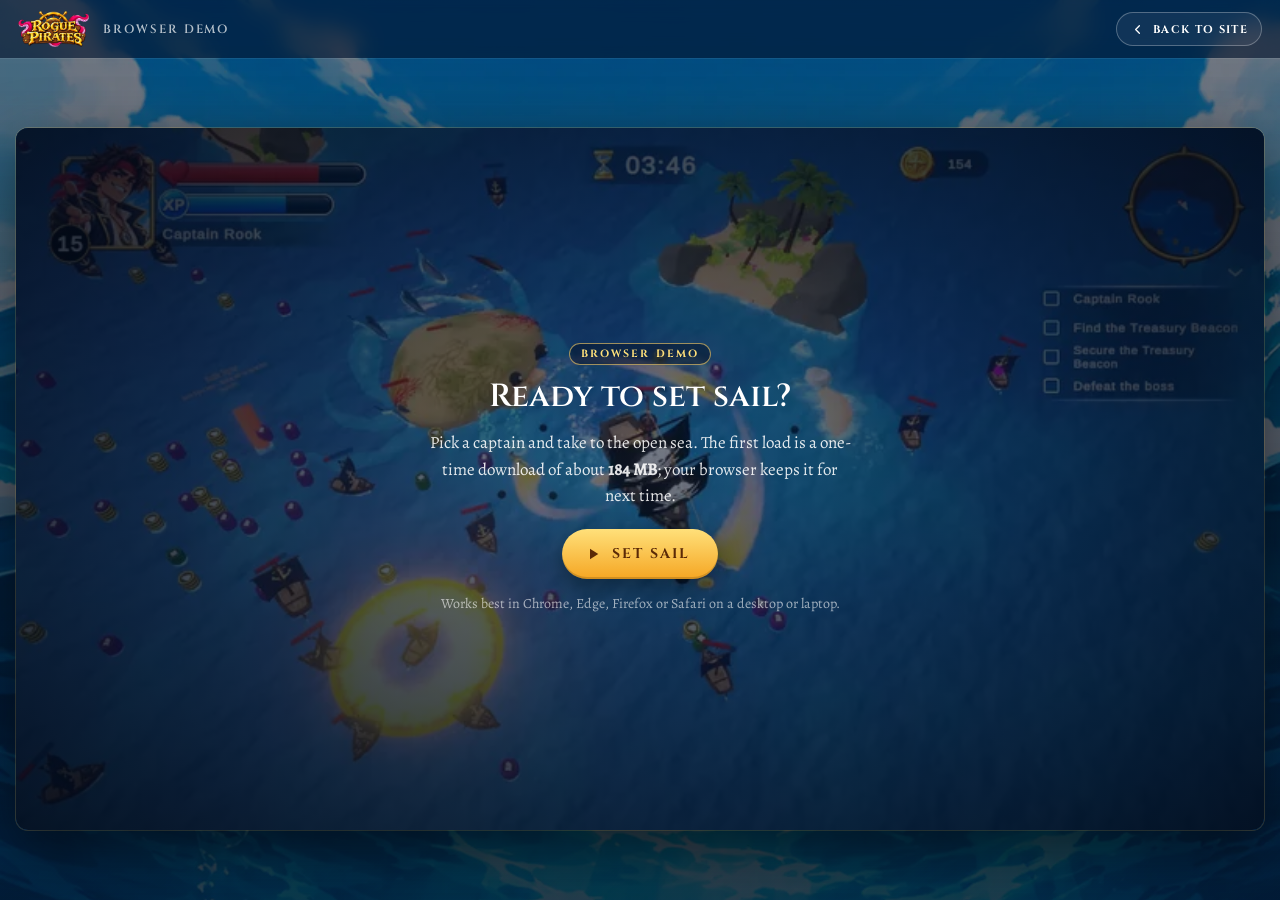
==== commit 8b03bf41: "Revert to the previous WebGL build (2026-10-02 release has issues) Reverts c51581c. /play goes back " ====
--- a/play/index.html
+++ b/play/index.html
@@ -200,28 +200,7 @@
       .stage { padding: 0; }
       .frame { width: 100%; height: 100%; aspect-ratio: auto; border-radius: 0; box-shadow: none; }
     }
-    .overlay { overflow-y: auto; }
-    .overlay--rotate { background: rgb(2 10 24 / .94); z-index: 3; }
-    .phone-turn { width: 64px; height: 64px; animation: turn 2.4s ease-in-out infinite; transform-origin: 50% 45%; }
-    @keyframes turn { 0%, 25% { transform: rotate(0); } 55%, 100% { transform: rotate(-90deg); } }
-
-    /* short screens (phones in landscape): slim bar, icon-only buttons, tighter start screen */
-    @media (max-height: 500px) {
-      :root { --bar-h: 40px; }
-      .bar__brand img { height: 26px; }
-      .chip { height: 30px; padding: 0 9px; }
-      .chip__label { display: none; }
-      .overlay { padding: 12px 20px; }
-      .panel { gap: 8px; max-width: 560px; }
-      .panel .badge { display: none; }
-      .panel h1, .panel h2 { font-size: 20px; }
-      .panel p { font-size: 14px; line-height: 1.4; }
-      .panel .fine { font-size: 12.5px; }
-      .notice { padding: 6px 10px; font-size: 13.5px; }
-      .btn { height: 42px; margin-top: 2px; }
-      .wheel { width: 40px; height: 40px; }
-    }
-    @media (prefers-reduced-motion: reduce) { .wheel, .phone-turn { animation: none; } }
+    @media (prefers-reduced-motion: reduce) { .wheel { animation: none; } }
   </style>
 </head>
 <body>
@@ -229,13 +208,13 @@
     <a class="bar__brand" href="/" aria-label="Rogue Pirates home"><img src="/assets/img/logo-800.webp" width="800" height="404" alt=""></a>
     <span class="bar__title">Browser demo</span>
     <span class="bar__spacer"></span>
-    <button class="chip" id="fullscreen" type="button" aria-label="Full screen" hidden>
+    <button class="chip" id="fullscreen" type="button" hidden>
       <svg viewBox="0 0 24 24" aria-hidden="true"><path d="M4 9V4h5M15 4h5v5M20 15v5h-5M9 20H4v-5"/></svg>
-      <span class="chip__label">Full screen</span>
+      Full screen
     </button>
-    <a class="chip" href="/" aria-label="Back to site">
+    <a class="chip" href="/">
       <svg viewBox="0 0 24 24" aria-hidden="true"><path d="M15 18l-6-6 6-6"/></svg>
-      <span class="chip__label">Back to site</span>
+      Back to site
     </a>
   </header>
 
@@ -248,14 +227,13 @@
         <div class="panel">
           <span class="badge">Browser demo</span>
           <h1>Ready to set sail?</h1>
-          <p>Pick a captain and take to the open sea. The first load is a one-time download of about <strong id="size">111&nbsp;MB</strong>; your browser keeps it for next time.</p>
-          <p class="notice" id="mobile-notice" hidden>You're getting the phone version. It runs best on a recent phone, and Wi-Fi is recommended for the first download.</p>
+          <p>Pick a captain and take to the open sea. The first load is a one-time download of about <strong id="size">184&nbsp;MB</strong>; your browser keeps it for next time.</p>
+          <p class="notice" id="mobile-notice" hidden>Heads up: this demo is built for computers. On a phone it's a big download and may not run smoothly.</p>
           <button class="btn" id="start-btn" type="button">
             <svg viewBox="0 0 24 24" aria-hidden="true"><path d="M8 5l11 7-11 7z"/></svg>
             <span id="start-label">Set sail</span>
           </button>
-          <p class="fine" id="android-app" hidden>Prefer an app? <a id="apk-link" href="#" download>Download the Android version</a> (<span id="apk-size">127&nbsp;MB</span> playtest build).</p>
-          <p class="fine"><span id="device-note">Computer version.</span> <a href="#" id="switch-build">Use the phone version instead</a></p>
+          <p class="fine">Works best in Chrome, Edge, Firefox or Safari on a desktop or laptop.</p>
         </div>
       </div>
 
@@ -275,18 +253,6 @@
         </div>
       </div>
 
-      <!-- rotate (phones in portrait, once the game is running) -->
-      <div class="overlay overlay--rotate" id="rotate" hidden>
-        <div class="panel">
-          <svg class="phone-turn" viewBox="0 0 64 64" aria-hidden="true" fill="none" stroke="#ffd35a" stroke-width="3" stroke-linecap="round" stroke-linejoin="round">
-            <rect x="22" y="8" width="20" height="36" rx="4"/><path d="M29 38h6"/><path d="M14 50a22 22 0 0 0 36 0" /><path d="M46 46l4 4-4 4"/>
-          </svg>
-          <h2>Turn your phone sideways</h2>
-          <p>Rogue Pirates is made for landscape. Rotate your phone for the full view of the high seas.</p>
-          <button class="chip" id="rotate-dismiss" type="button">Keep playing in portrait</button>
-        </div>
-      </div>
-
       <!-- error -->
       <div class="overlay" id="error" hidden>
         <div class="panel">
@@ -302,58 +268,35 @@
 
   <script>
     /* ------------------------------ BUILD ------------------------------
-       Each release lives in its own folder on Cloudflare R2:
-         <GAME_CDN>/<RELEASE>/desktop/Build/…   computers (DXT textures, 1 GB memory)
-         <GAME_CDN>/<RELEASE>/mobile/Build/…    phones & tablets (ASTC textures, 512 MB memory)
-         <GAME_CDN>/<RELEASE>/android/…apk      Android app (playtest)
-       Local testing uses the git-ignored play/local/<RELEASE>/… copies; add ?cdn to
-       test the live bucket from localhost, and ?build=mobile|desktop to force a version.
-       To ship a new release: upload it to a new <RELEASE> folder and update RELEASE
-       (and the sizes / file name below if they changed).                       */
-    var GAME_CDN = "https://rogue-pirates.x2c.fun";
-    var RELEASE = "2026-10-02";
-    var BUILDS = {
-      desktop: { folder: "desktop/Build", downloadMB: 111 },
-      mobile:  { folder: "mobile/Build",  downloadMB: 88 }
-    };
-    var ANDROID_APK = { url: GAME_CDN + "/" + RELEASE + "/android/RoguePirates-Android.apk", sizeMB: 127 };
+       url:  folder that holds the Unity build files. The live site loads them from
+             Cloudflare R2 (uploaded with tools/upload-game-build.mjs); local testing
+             uses the git-ignored play/Build folder.
+       name: the build's file-name prefix (WebGL.loader.js, …).
+       ext:  ".unityweb" when "Decompression Fallback" is on (it is for this build).
+       downloadMB: shown to players before they start.                        */
+    var GAME_CDN = "https://rogue-pirates.x2c.fun/Build";
+    // local testing uses play/Build; add ?cdn to test the live bucket from localhost
+    var useLocal = /^(localhost|127\.0\.0\.1)$/.test(location.hostname) && !/[?&]cdn\b/.test(location.search);
     var BUILD = {
-      name: "RoguePirates",            // file-name prefix: RoguePirates.loader.js, …
-      ext: ".unityweb",                // Brotli + Unity's built-in decompressor
+      url: useLocal ? "Build" : GAME_CDN,
+      name: "WebGL",
+      ext: ".unityweb",
+      downloadMB: 184,
       companyName: "DefaultCompany",   // keep in sync with Unity Player Settings —
       productName: "Rogue Pirates",    // they decide where save data lives in the browser
       productVersion: "0.1.0"
     };
-    var useLocal = /^(localhost|127\.0\.0\.1)$/.test(location.hostname) && !/[?&]cdn\b/.test(location.search);
-    var RELEASE_ROOT = (useLocal ? "local" : GAME_CDN) + "/" + RELEASE;
 
     (function () {
       var $ = function (id) { return document.getElementById(id); };
       var canvas = $("unity-canvas");
       var isMobile = /iPhone|iPad|iPod|Android/i.test(navigator.userAgent) ||
         (navigator.platform === "MacIntel" && navigator.maxTouchPoints > 1);
-      var isAndroid = /Android/i.test(navigator.userAgent);
-      var forced = (location.search.match(/[?&]build=(mobile|desktop)\b/) || [])[1];
-      var variant = forced || (isMobile ? "mobile" : "desktop");
-
-      function renderVariant() {
-        var other = variant === "mobile" ? "computer" : "phone";
-        $("size").textContent = BUILDS[variant].downloadMB + "\u00a0MB";
-        $("mobile-notice").hidden = variant !== "mobile";
-        $("device-note").textContent = variant === "mobile" ? "Phone version." : "Computer version.";
-        $("switch-build").textContent = "Use the " + other + " version instead";
-      }
-      $("switch-build").addEventListener("click", function (e) {
-        e.preventDefault();
-        variant = variant === "mobile" ? "desktop" : "mobile";
-        renderVariant();
-      });
-      renderVariant();
-
-      if (isAndroid) {
-        $("apk-link").href = ANDROID_APK.url;
-        $("apk-size").textContent = ANDROID_APK.sizeMB + "\u00a0MB";
-        $("android-app").hidden = false;
+
+      $("size").textContent = BUILD.downloadMB + " MB";
+      if (isMobile) {
+        $("mobile-notice").hidden = false;
+        $("start-label").textContent = "Play anyway";
       }
 
       function show(id) {
@@ -384,7 +327,7 @@
           return;
         }
         show("loading");
-        var base = RELEASE_ROOT + "/" + BUILDS[variant].folder + "/" + BUILD.name;
+        var base = BUILD.url.replace(/\/$/, "") + "/" + BUILD.name;
         var config = {
           dataUrl: base + ".data" + BUILD.ext,
           frameworkUrl: base + ".framework.js" + BUILD.ext,
@@ -395,7 +338,7 @@
           productVersion: BUILD.productVersion,
           showBanner: function (msg, type) { if (type === "error") fail(msg); else console.warn("[Unity]", msg); }
         };
-        if (variant === "mobile") config.devicePixelRatio = 1; // phones would otherwise render at 3x: memory + heat
+        if (isMobile) config.devicePixelRatio = 1; // keeps phones from rendering at 3x
 
         var script = document.createElement("script");
         script.src = base + ".loader.js";
@@ -417,7 +360,6 @@
             loading.classList.add("is-fading");
             setTimeout(function () { loading.hidden = true; }, 500);
             canvas.focus();
-            watchOrientation();
             var fs = $("fullscreen");
             fs.hidden = false;
             fs.onclick = function () { instance.SetFullscreen(1); };
@@ -428,20 +370,9 @@
         document.body.appendChild(script);
       }
 
-      var rotateDismissed = false;
-      function watchOrientation() {
-        if (variant !== "mobile" || !window.matchMedia) return;
-        var portrait = window.matchMedia("(orientation: portrait)");
-        var update = function () { $("rotate").hidden = rotateDismissed || !portrait.matches; };
-        if (portrait.addEventListener) portrait.addEventListener("change", update);
-        else if (portrait.addListener) portrait.addListener(update);
-        $("rotate-dismiss").addEventListener("click", function () { rotateDismissed = true; update(); canvas.focus(); });
-        update();
-      }
-
       $("start-btn").addEventListener("click", start);
-      // deep link: /play/?autostart skips the start screen
-      if (/[?&]autostart\b/.test(location.search)) start();
+      // deep link: /play/?autostart skips the start screen (desktop only)
+      if (!isMobile && /[?&]autostart\b/.test(location.search)) start();
     })();
   </script>
 </body>
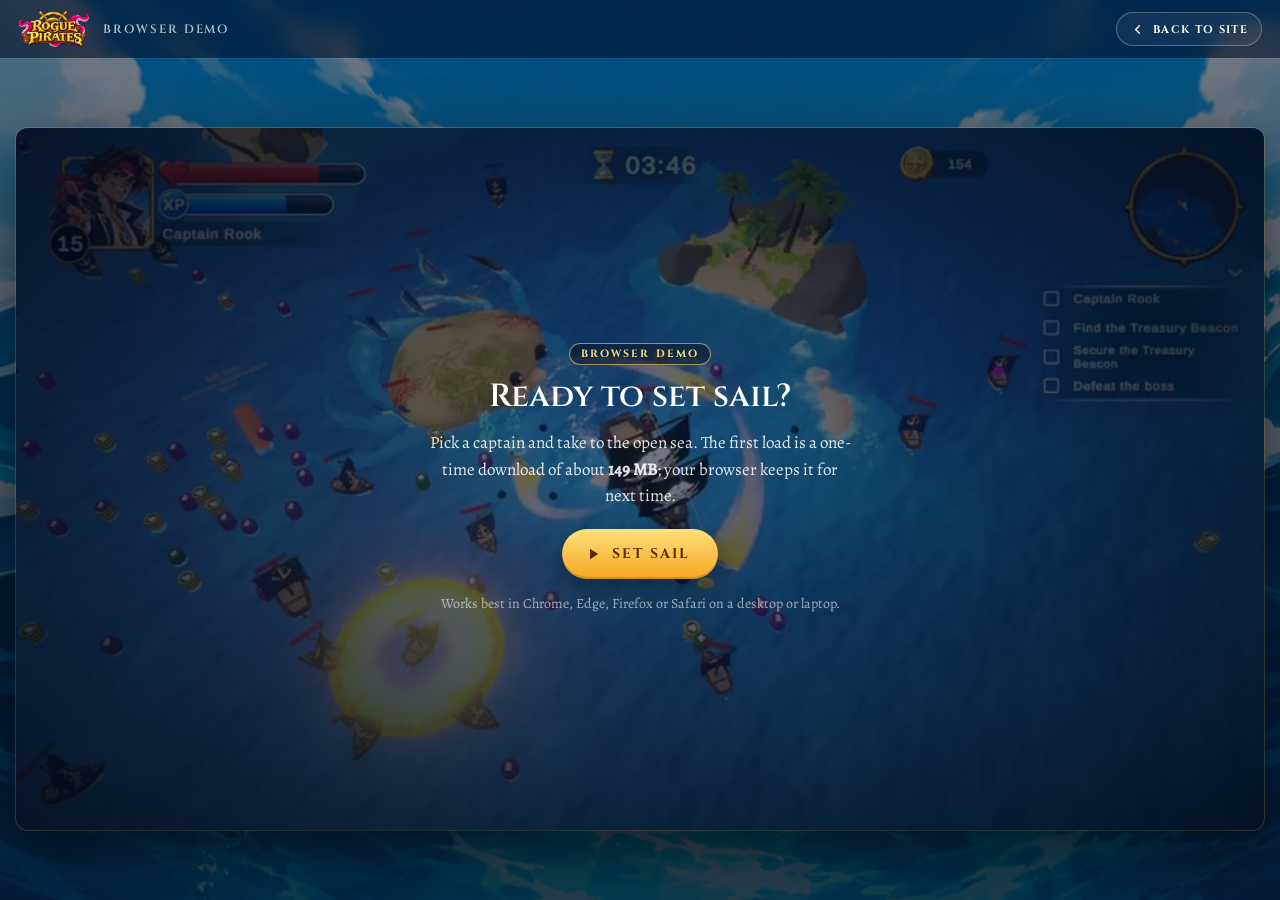
==== commit 76cb165d: "Publish hackathon-20261013 build on /play and /plays Co-Authored-By: Claude Opus 5.5 <noreply@anthro" ====
--- a/play/index.html
+++ b/play/index.html
@@ -227,7 +227,7 @@
         <div class="panel">
           <span class="badge">Browser demo</span>
           <h1>Ready to set sail?</h1>
-          <p>Pick a captain and take to the open sea. The first load is a one-time download of about <strong id="size">184&nbsp;MB</strong>; your browser keeps it for next time.</p>
+          <p>Pick a captain and take to the open sea. The first load is a one-time download of about <strong id="size">149&nbsp;MB</strong>; your browser keeps it for next time.</p>
           <p class="notice" id="mobile-notice" hidden>Heads up: this demo is built for computers. On a phone it's a big download and may not run smoothly.</p>
           <button class="btn" id="start-btn" type="button">
             <svg viewBox="0 0 24 24" aria-hidden="true"><path d="M8 5l11 7-11 7z"/></svg>
@@ -274,14 +274,14 @@
        name: the build's file-name prefix (WebGL.loader.js, …).
        ext:  ".unityweb" when "Decompression Fallback" is on (it is for this build).
        downloadMB: shown to players before they start.                        */
-    var GAME_CDN = "https://rogue-pirates.x2c.fun/Build";
+    var GAME_CDN = "https://rogue-pirates.x2c.fun/hackathon-20261013/Build";
     // local testing uses play/Build; add ?cdn to test the live bucket from localhost
     var useLocal = /^(localhost|127\.0\.0\.1)$/.test(location.hostname) && !/[?&]cdn\b/.test(location.search);
     var BUILD = {
       url: useLocal ? "Build" : GAME_CDN,
-      name: "WebGL",
+      name: "RoguePirates",
       ext: ".unityweb",
-      downloadMB: 184,
+      downloadMB: 149,
       companyName: "DefaultCompany",   // keep in sync with Unity Player Settings —
       productName: "Rogue Pirates",    // they decide where save data lives in the browser
       productVersion: "0.1.0"
